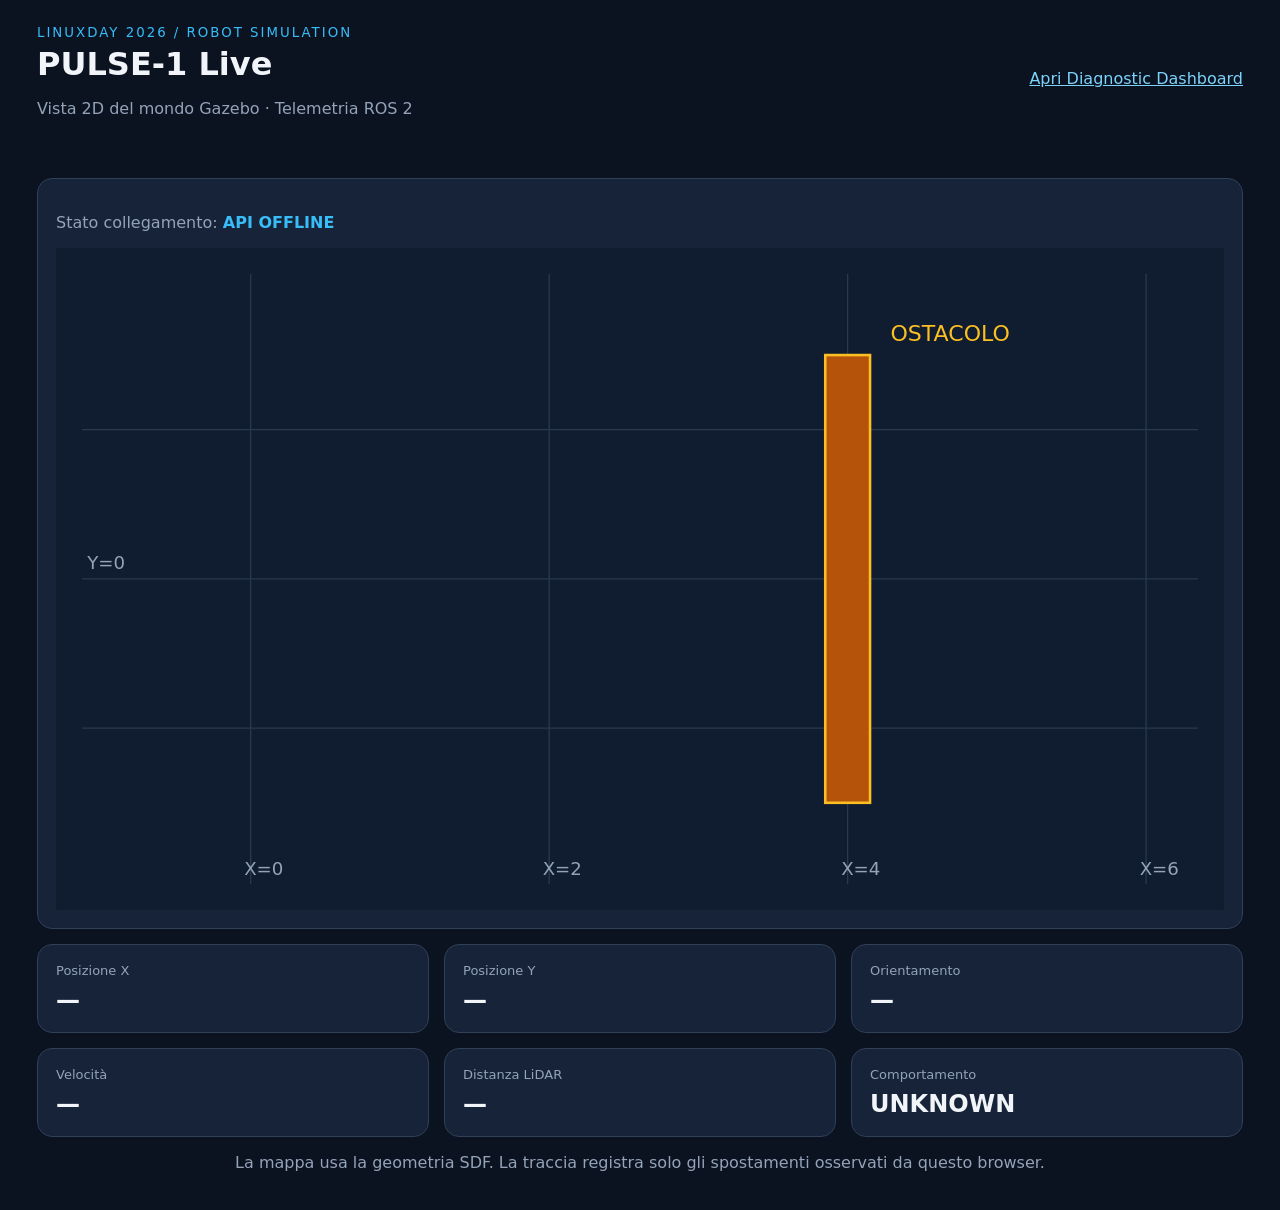
==== dashboard/rover/index.html @ 769f38a7 "Add live rover visualization and fix Gazebo restart" ====
<!doctype html>
<html lang="it">
<head>
  <meta charset="utf-8">
  <meta name="viewport" content="width=device-width,initial-scale=1">
  <title>PULSE-1 Live | LinuxDay 2026</title>
  <style>
    :root {
      color-scheme: dark;
      font-family: system-ui, sans-serif;
      background: #0b1220;
      color: #f1f5f9;
    }
    * { box-sizing: border-box; }
    body { margin: 0; }
    header, main { max-width: 1250px; margin: auto; padding: 22px; }
    header {
      display: flex; justify-content: space-between;
      align-items: center; gap: 15px; flex-wrap: wrap;
    }
    h1 { margin: 4px 0; }
    small { color: #38bdf8; letter-spacing: 2px; }
    p { color: #94a3b8; }
    a { color: #7dd3fc; }
    .panel {
      background: #172338;
      border: 1px solid #304057;
      border-radius: 15px;
      padding: 18px;
    }
    svg { display: block; width: 100%; height: auto; }
    .metrics {
      display: grid;
      grid-template-columns: repeat(3, 1fr);
      gap: 15px; margin-top: 15px;
    }
    .metric span {
      display: block; color: #94a3b8; font-size: 13px;
    }
    .metric strong { display: block; margin-top: 8px; font-size: 24px; }
    #feed { color: #38bdf8; }
    #notice { text-align: center; }
    @media (max-width: 680px) {
      .metrics { grid-template-columns: repeat(2,1fr); }
      .metric strong { font-size: 19px; }
    }
  </style>
  <script src="/dashboard/rover/app.js" defer></script>
</head>
<body>
  <header>
    <div>
      <small>LINUXDAY 2026 / ROBOT SIMULATION</small>
      <h1>PULSE-1 Live</h1>
      <p>Vista 2D del mondo Gazebo · Telemetria ROS 2</p>
    </div>
    <a href="/dashboard/">Apri Diagnostic Dashboard</a>
  </header>

  <main>
    <section class="panel">
      <p>Stato collegamento: <strong id="feed">CONNECTING</strong></p>

      <svg viewBox="0 0 900 510"
           role="img" aria-label="Mappa del rover e dell'ostacolo">
        <rect width="900" height="510" fill="#101c2f"/>

        <g stroke="#29394e" stroke-width="1">
          <path d="M150 20 V490 M380 20 V490 M610 20 V490 M840 20 V490"/>
          <path d="M20 140 H880 M20 255 H880 M20 370 H880"/>
        </g>

        <g fill="#94a3b8" font-size="14">
          <text x="145" y="483">X=0</text>
          <text x="375" y="483">X=2</text>
          <text x="605" y="483">X=4</text>
          <text x="835" y="483">X=6</text>
          <text x="24" y="247">Y=0</text>
        </g>

        <polyline id="trail" fill="none"
                  stroke="#38bdf8" stroke-width="3"
                  stroke-dasharray="6 5"/>

        <!-- Ostacolo SDF: x=4, y=0, dimensioni 0.3 x 3 m -->
        <rect x="592.75" y="82.5" width="34.5" height="345"
              fill="#b45309" stroke="#fbbf24" stroke-width="2"/>
        <text x="643" y="72" fill="#fbbf24" font-size="17">OSTACOLO</text>

        <!-- Origine del gruppo = origine del modello PULSE-1 -->
        <g id="rover" visibility="hidden">
          <rect x="-133.07" y="-57.5"
                width="231.3" height="115" rx="8"
                fill="#2563eb" stroke="#93c5fd" stroke-width="3"/>
          <rect x="44" y="-85" width="40" height="26" rx="5"
                fill="#64748b"/>
          <rect x="44" y="59" width="40" height="26" rx="5"
                fill="#64748b"/>
          <path d="M65 -14 L86 0 L65 14"
                fill="none" stroke="white" stroke-width="4"/>

          <!-- LiDAR a x=0.299 m dall'origine del modello -->
          <line id="beam" x1="34.34" y1="0"
                x2="34.34" y2="0"
                stroke="#38bdf8" stroke-width="3"
                stroke-dasharray="6 4"/>
          <circle cx="34.34" cy="0" r="8"
                  fill="#7dd3fc" stroke="#ffffff" stroke-width="2"/>
        </g>
      </svg>
    </section>

    <section class="metrics">
      <div class="panel metric"><span>Posizione X</span><strong id="x">—</strong></div>
      <div class="panel metric"><span>Posizione Y</span><strong id="y">—</strong></div>
      <div class="panel metric"><span>Orientamento</span><strong id="yaw">—</strong></div>
      <div class="panel metric"><span>Velocità</span><strong id="speed">—</strong></div>
      <div class="panel metric"><span>Distanza LiDAR</span><strong id="distance">—</strong></div>
      <div class="panel metric"><span>Comportamento</span><strong id="motion">—</strong></div>
    </section>

    <p id="notice">
      La mappa usa la geometria SDF. La traccia registra solo
      gli spostamenti osservati da questo browser.
    </p>
  </main>
</body>
</html>
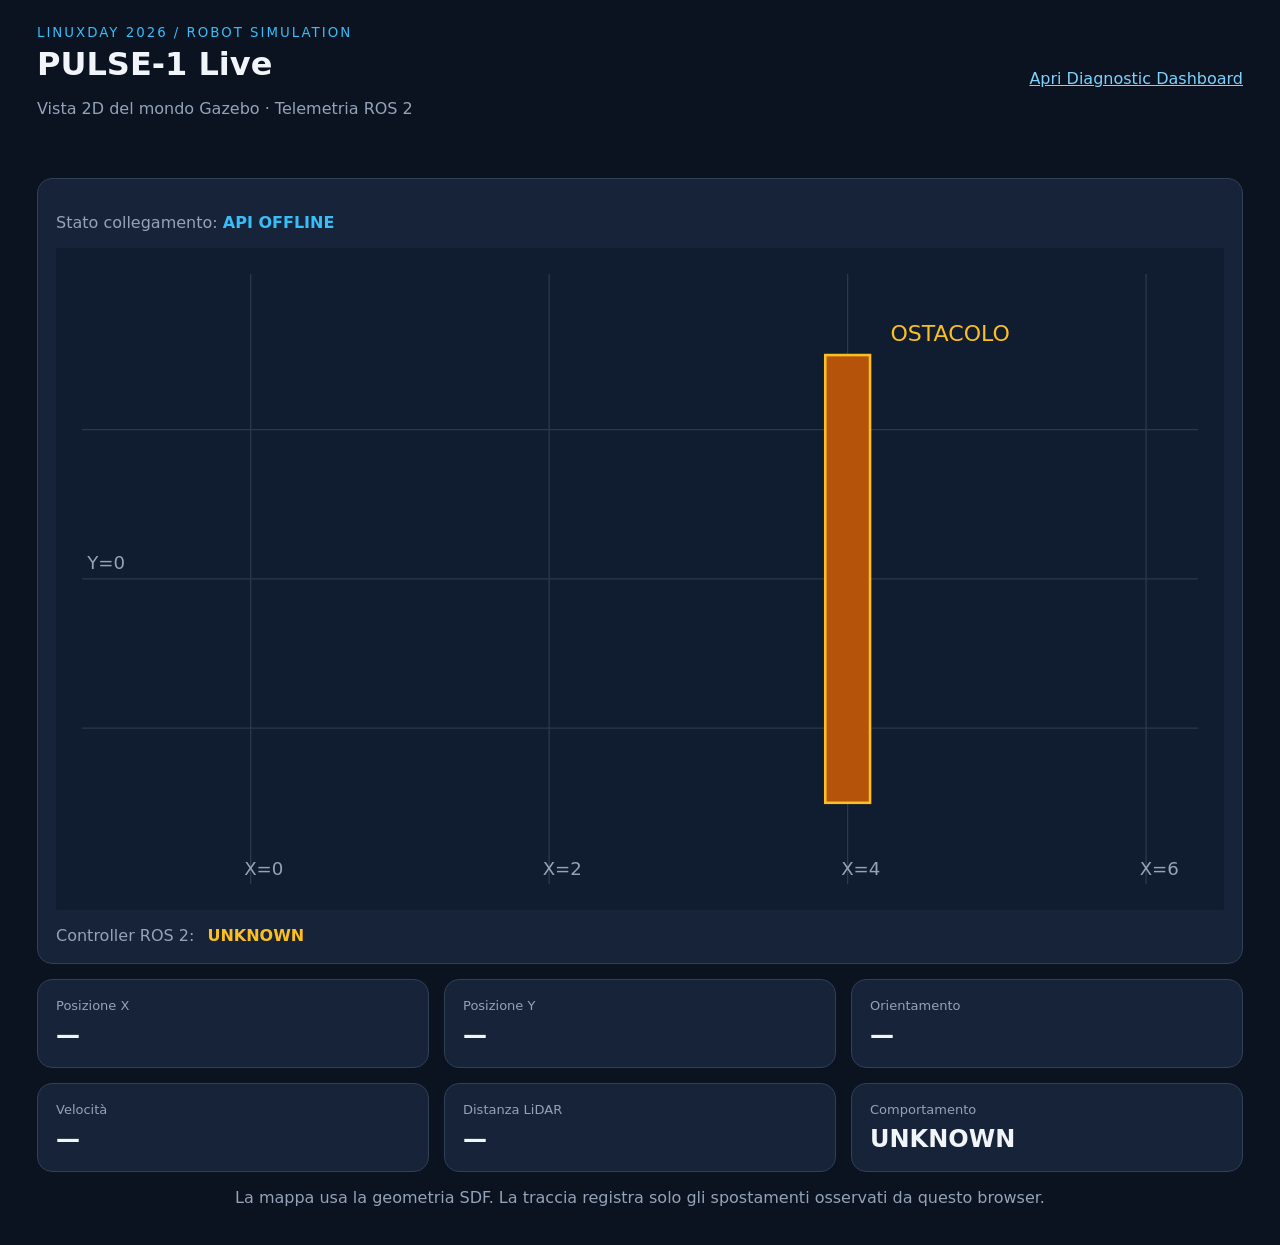
==== commit 42995773: "Add diagnostic event timeline and isolated LiDAR bridge" ====
--- a/dashboard/rover/index.html
+++ b/dashboard/rover/index.html
@@ -44,6 +44,16 @@
       .metrics { grid-template-columns: repeat(2,1fr); }
       .metric strong { font-size: 19px; }
     }
+
+    .controller-state {
+      margin: 16px 0 0;
+      color: #94a3b8;
+      font-weight: 500;
+    }
+    #controller { margin-left: 8px; }
+    #controller.online { color: #4ade80; }
+    #controller.offline { color: #f87171; }
+    #controller.unknown { color: #fbbf24; }
   </style>
   <script src="/dashboard/rover/app.js" defer></script>
 </head>
@@ -108,6 +118,11 @@
                   fill="#7dd3fc" stroke="#ffffff" stroke-width="2"/>
         </g>
       </svg>
+
+      <p class="controller-state">
+        Controller ROS 2:
+        <strong id="controller" class="unknown">UNKNOWN</strong>
+      </p>
     </section>
 
     <section class="metrics">
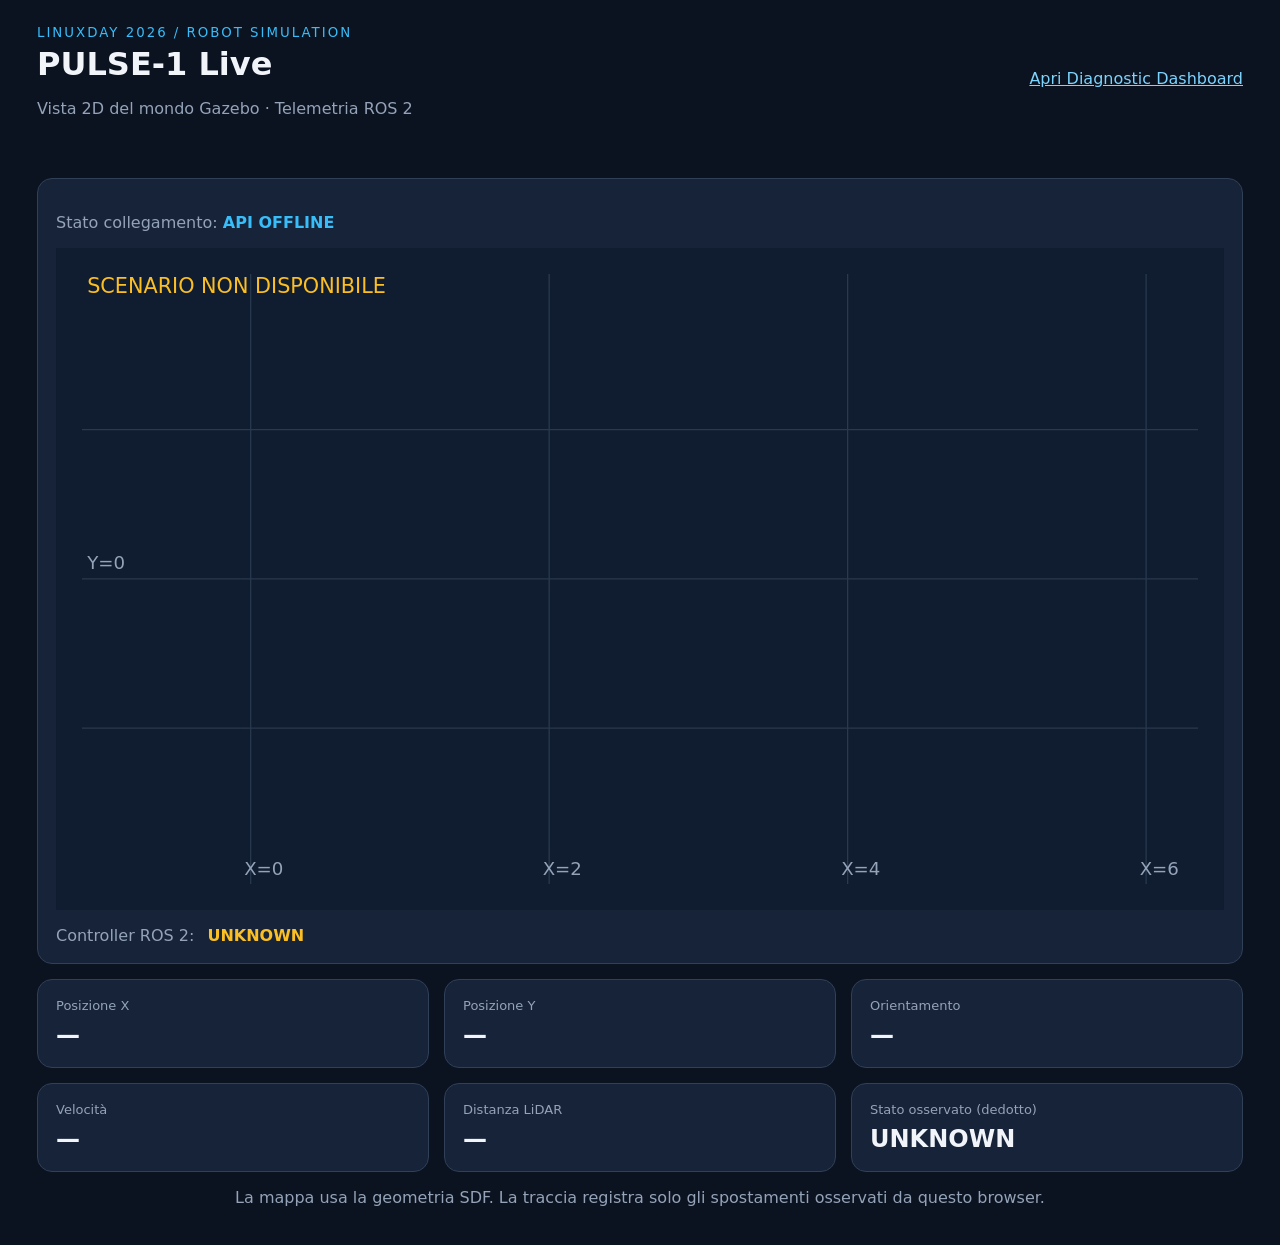
==== commit 1e3020ee: "Add scenario-aware rover dashboard and S1 world" ====
--- a/dashboard/rover/index.html
+++ b/dashboard/rover/index.html
@@ -92,10 +92,13 @@
                   stroke="#38bdf8" stroke-width="3"
                   stroke-dasharray="6 5"/>
 
-        <!-- Ostacolo SDF: x=4, y=0, dimensioni 0.3 x 3 m -->
-        <rect x="592.75" y="82.5" width="34.5" height="345"
-              fill="#b45309" stroke="#fbbf24" stroke-width="2"/>
-        <text x="643" y="72" fill="#fbbf24" font-size="17">OSTACOLO</text>
+        <!-- Ostacoli generati da /api/world -->
+        <g id="world-obstacles"></g>
+        <text id="world-label"
+              x="24" y="35"
+              fill="#fbbf24" font-size="16">
+          SCENARIO IN CARICAMENTO
+        </text>
 
         <!-- Origine del gruppo = origine del modello PULSE-1 -->
         <g id="rover" visibility="hidden">
@@ -131,7 +134,7 @@
       <div class="panel metric"><span>Orientamento</span><strong id="yaw">—</strong></div>
       <div class="panel metric"><span>Velocità</span><strong id="speed">—</strong></div>
       <div class="panel metric"><span>Distanza LiDAR</span><strong id="distance">—</strong></div>
-      <div class="panel metric"><span>Comportamento</span><strong id="motion">—</strong></div>
+      <div class="panel metric"><span>Stato osservato (dedotto)</span><strong id="motion">—</strong></div>
     </section>
 
     <p id="notice">
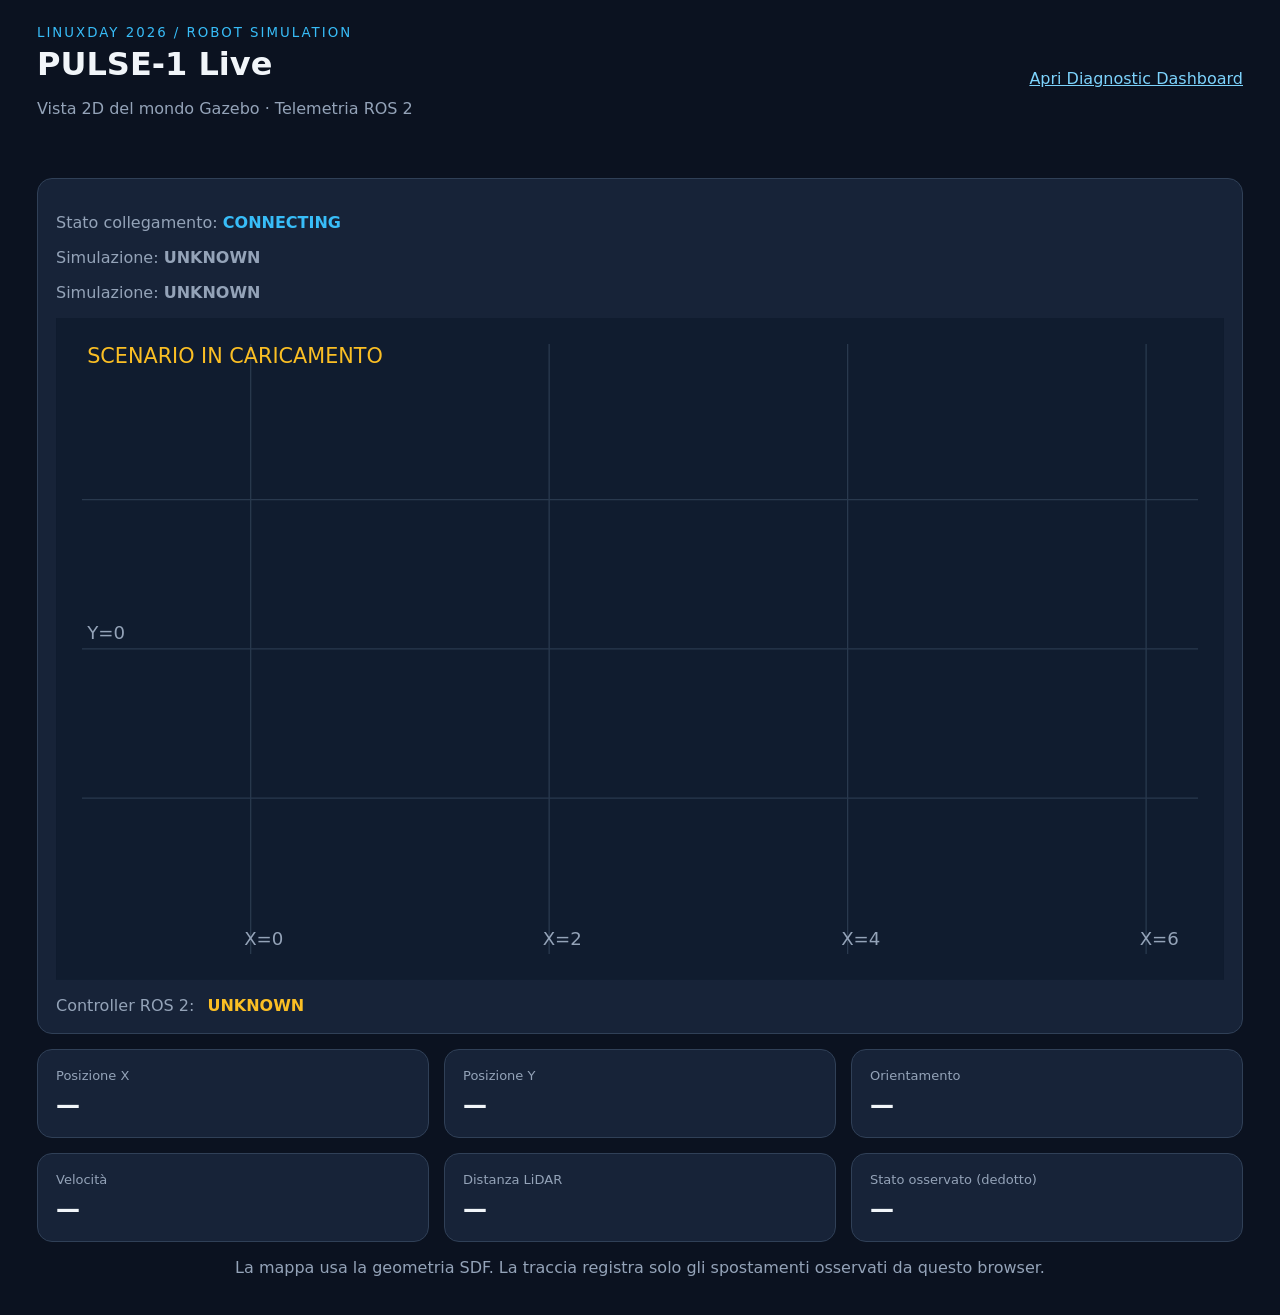
==== commit 8a0b7597: "Expose Gazebo pause state in diagnostics dashboards" ====
--- a/dashboard/rover/index.html
+++ b/dashboard/rover/index.html
@@ -54,7 +54,13 @@
     #controller.online { color: #4ade80; }
     #controller.offline { color: #f87171; }
     #controller.unknown { color: #fbbf24; }
-  </style>
+    #simulation.paused { color: #fbbf24; }
+  #simulation.running { color: #4ade80; }
+  #simulation.unknown { color: #94a3b8; }
+  #simulation.paused { color: #fbbf24; }
+  #simulation.running { color: #4ade80; }
+  #simulation.unknown { color: #94a3b8; }
+</style>
   <script src="/dashboard/rover/app.js" defer></script>
 </head>
 <body>
@@ -70,6 +76,8 @@
   <main>
     <section class="panel">
       <p>Stato collegamento: <strong id="feed">CONNECTING</strong></p>
+      <p>Simulazione: <strong id="simulation" class="unknown">UNKNOWN</strong></p>
+      <p>Simulazione: <strong id="simulation" class="unknown">UNKNOWN</strong></p>
 
       <svg viewBox="0 0 900 510"
            role="img" aria-label="Mappa del rover e dell'ostacolo">
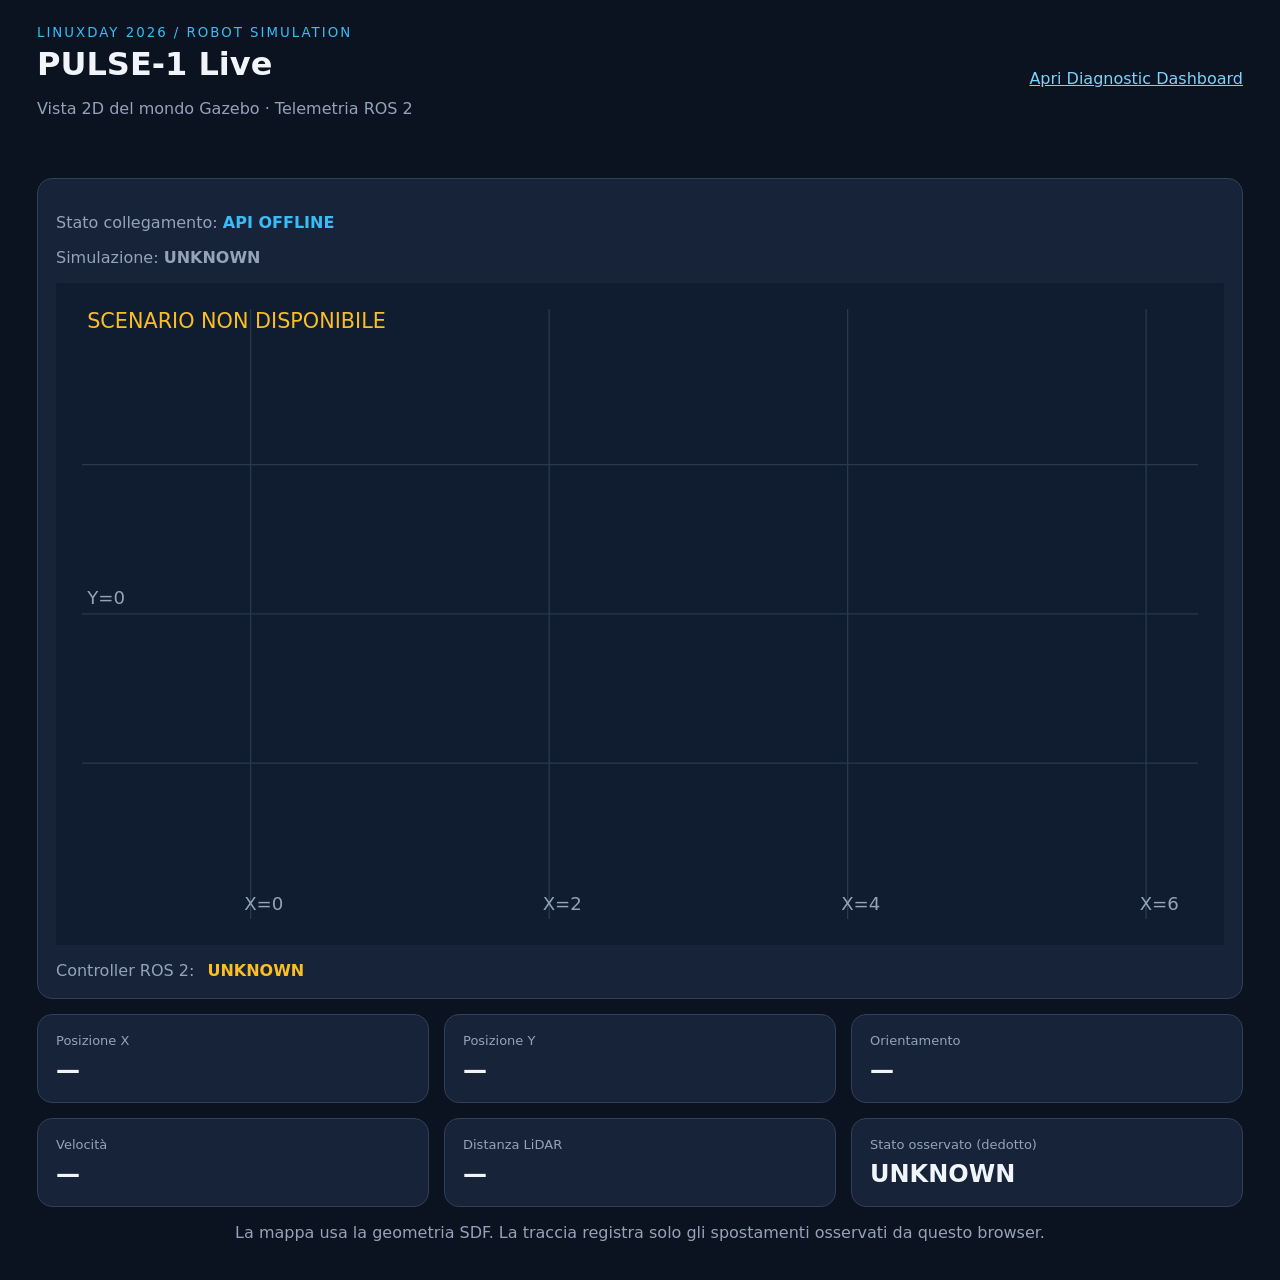
==== commit 0843714c: "Fix duplicate dashboard simulation indicators" ====
--- a/dashboard/rover/index.html
+++ b/dashboard/rover/index.html
@@ -57,9 +57,9 @@
     #simulation.paused { color: #fbbf24; }
   #simulation.running { color: #4ade80; }
   #simulation.unknown { color: #94a3b8; }
-  #simulation.paused { color: #fbbf24; }
-  #simulation.running { color: #4ade80; }
-  #simulation.unknown { color: #94a3b8; }
+
+
+
 </style>
   <script src="/dashboard/rover/app.js" defer></script>
 </head>
@@ -77,7 +77,7 @@
     <section class="panel">
       <p>Stato collegamento: <strong id="feed">CONNECTING</strong></p>
       <p>Simulazione: <strong id="simulation" class="unknown">UNKNOWN</strong></p>
-      <p>Simulazione: <strong id="simulation" class="unknown">UNKNOWN</strong></p>
+
 
       <svg viewBox="0 0 900 510"
            role="img" aria-label="Mappa del rover e dell'ostacolo">
